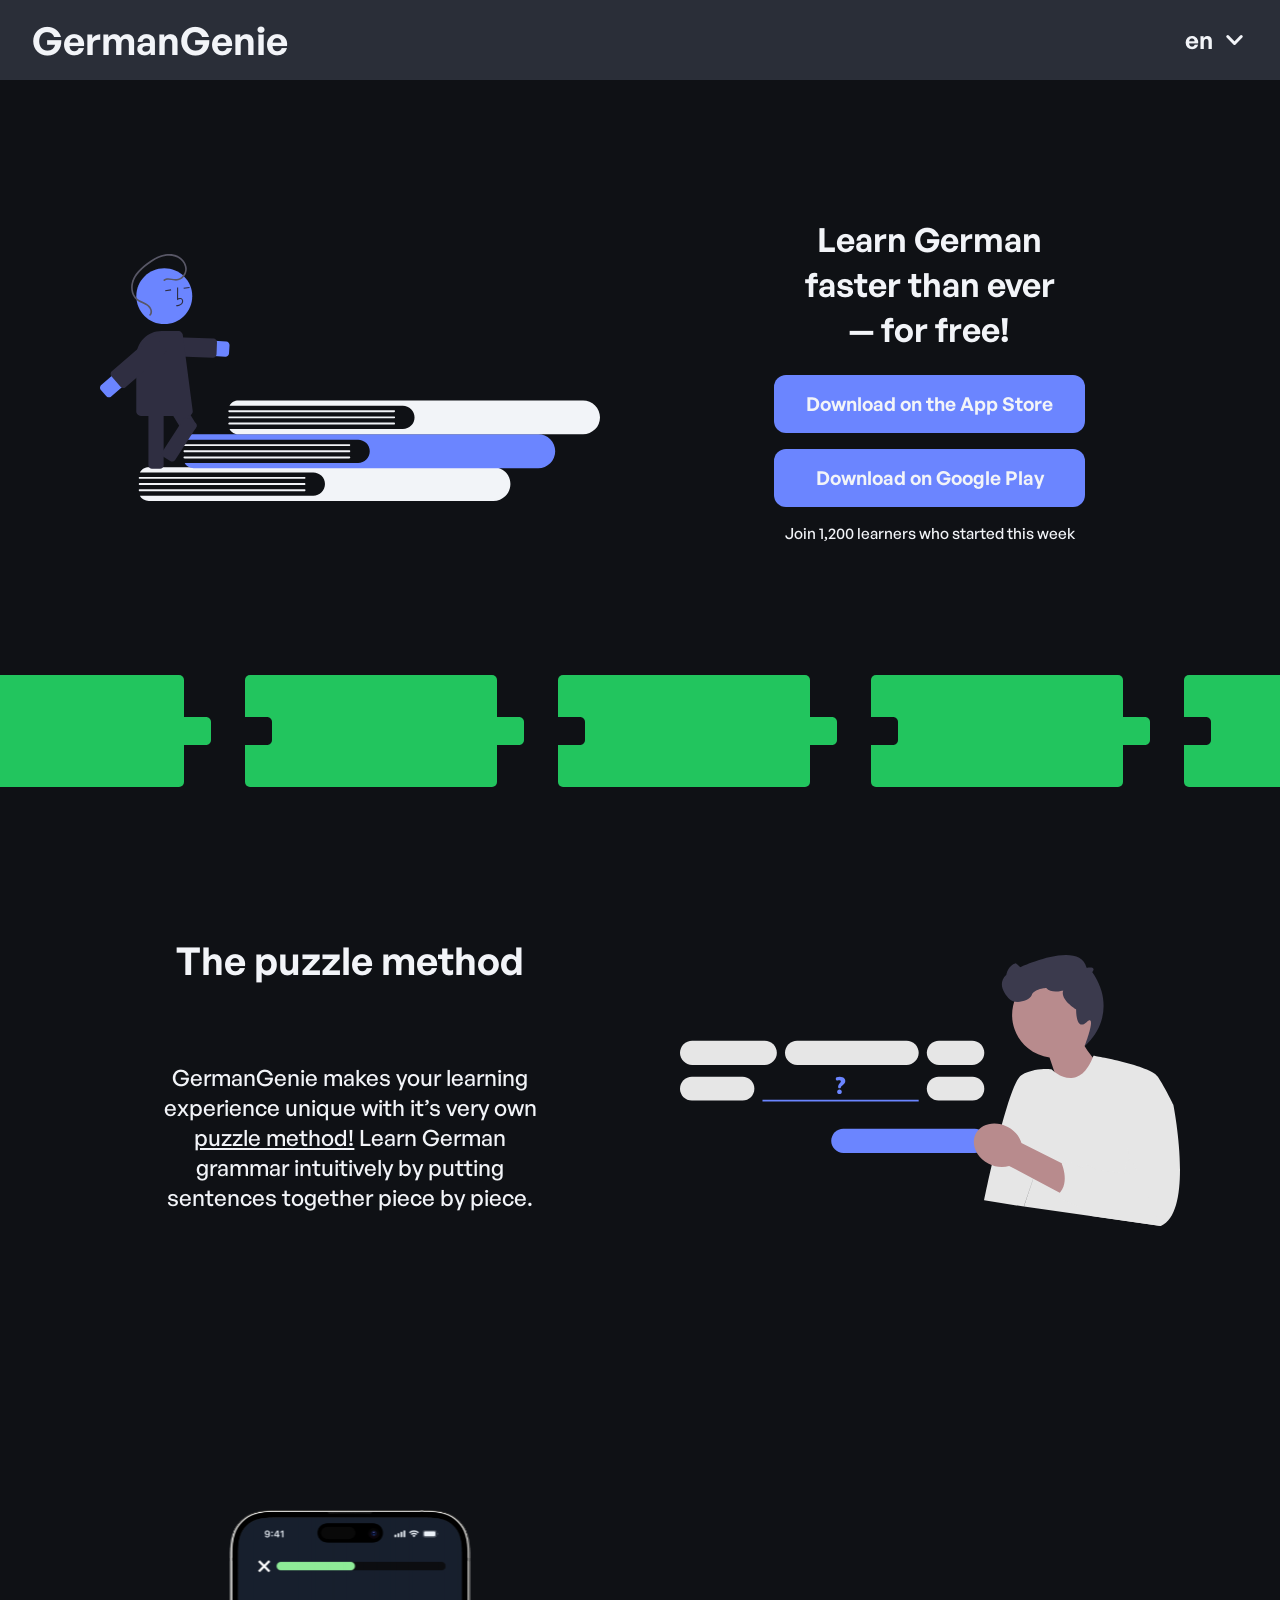
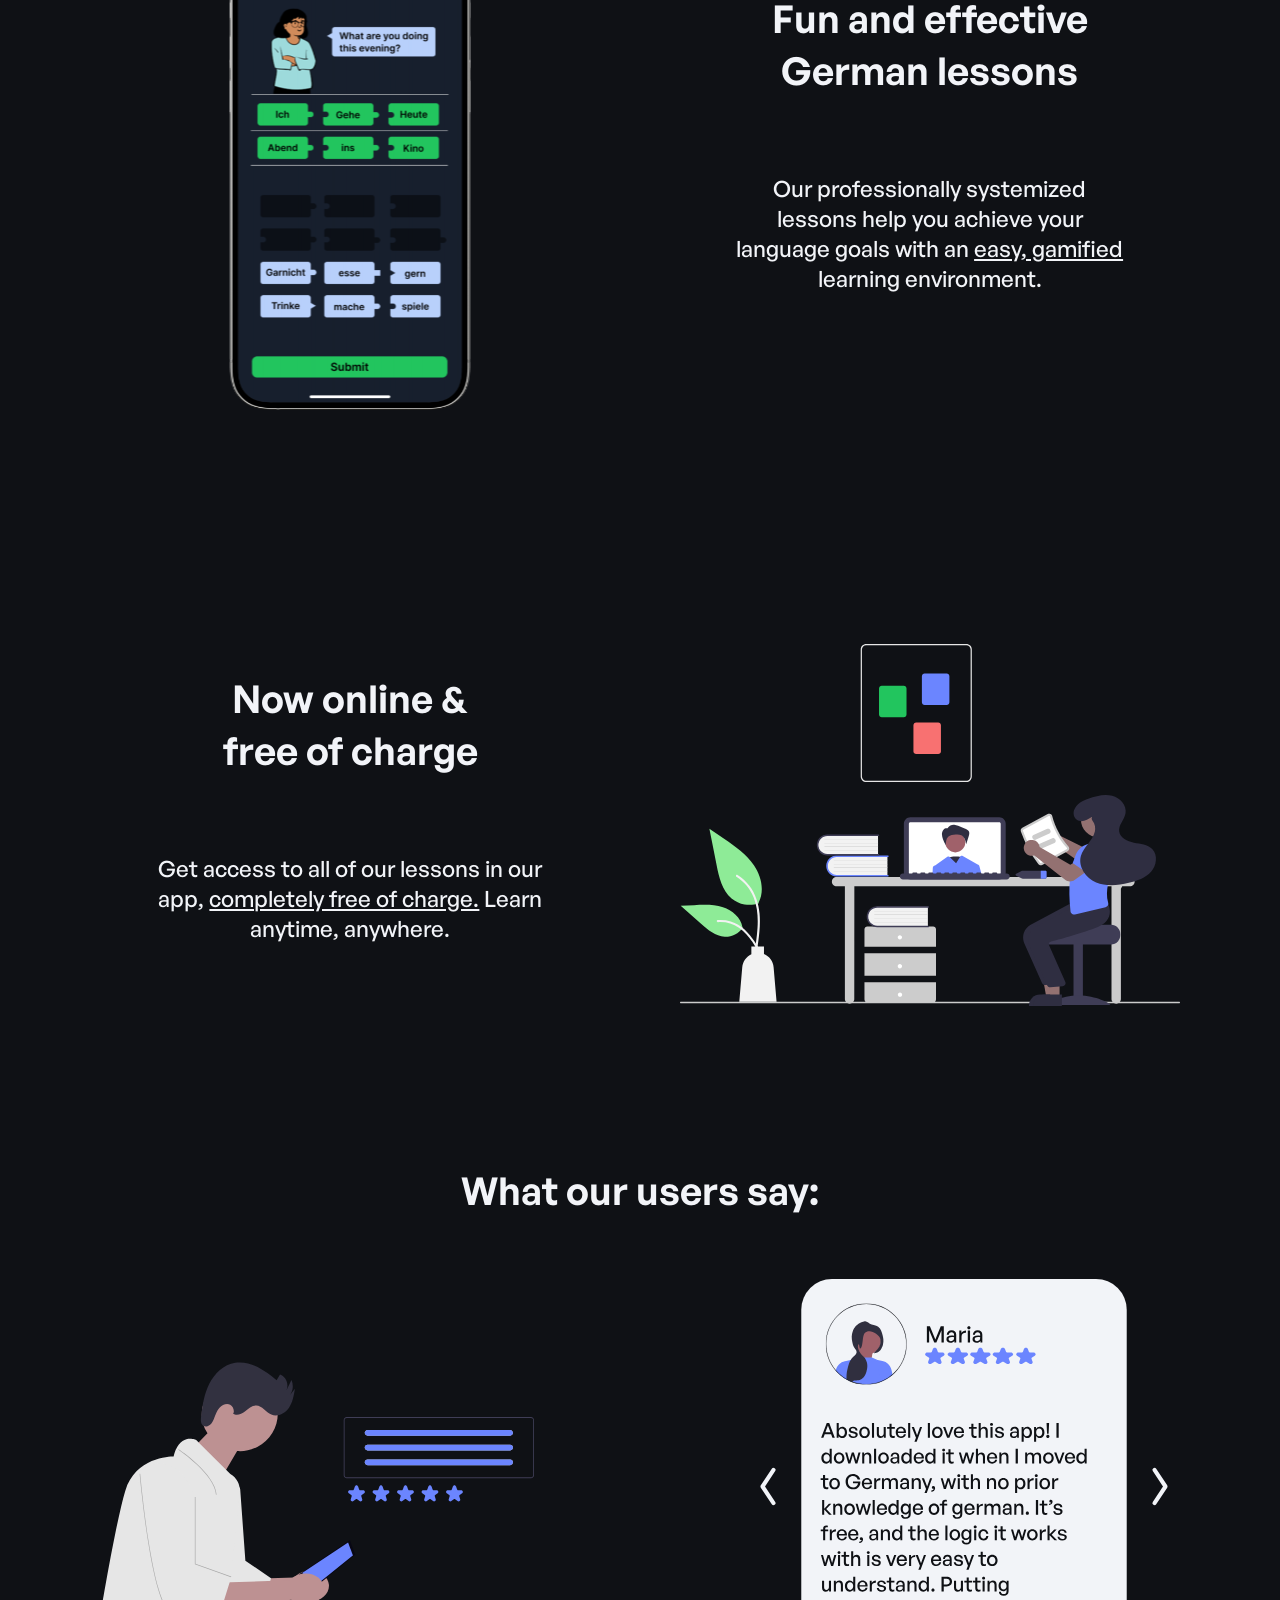
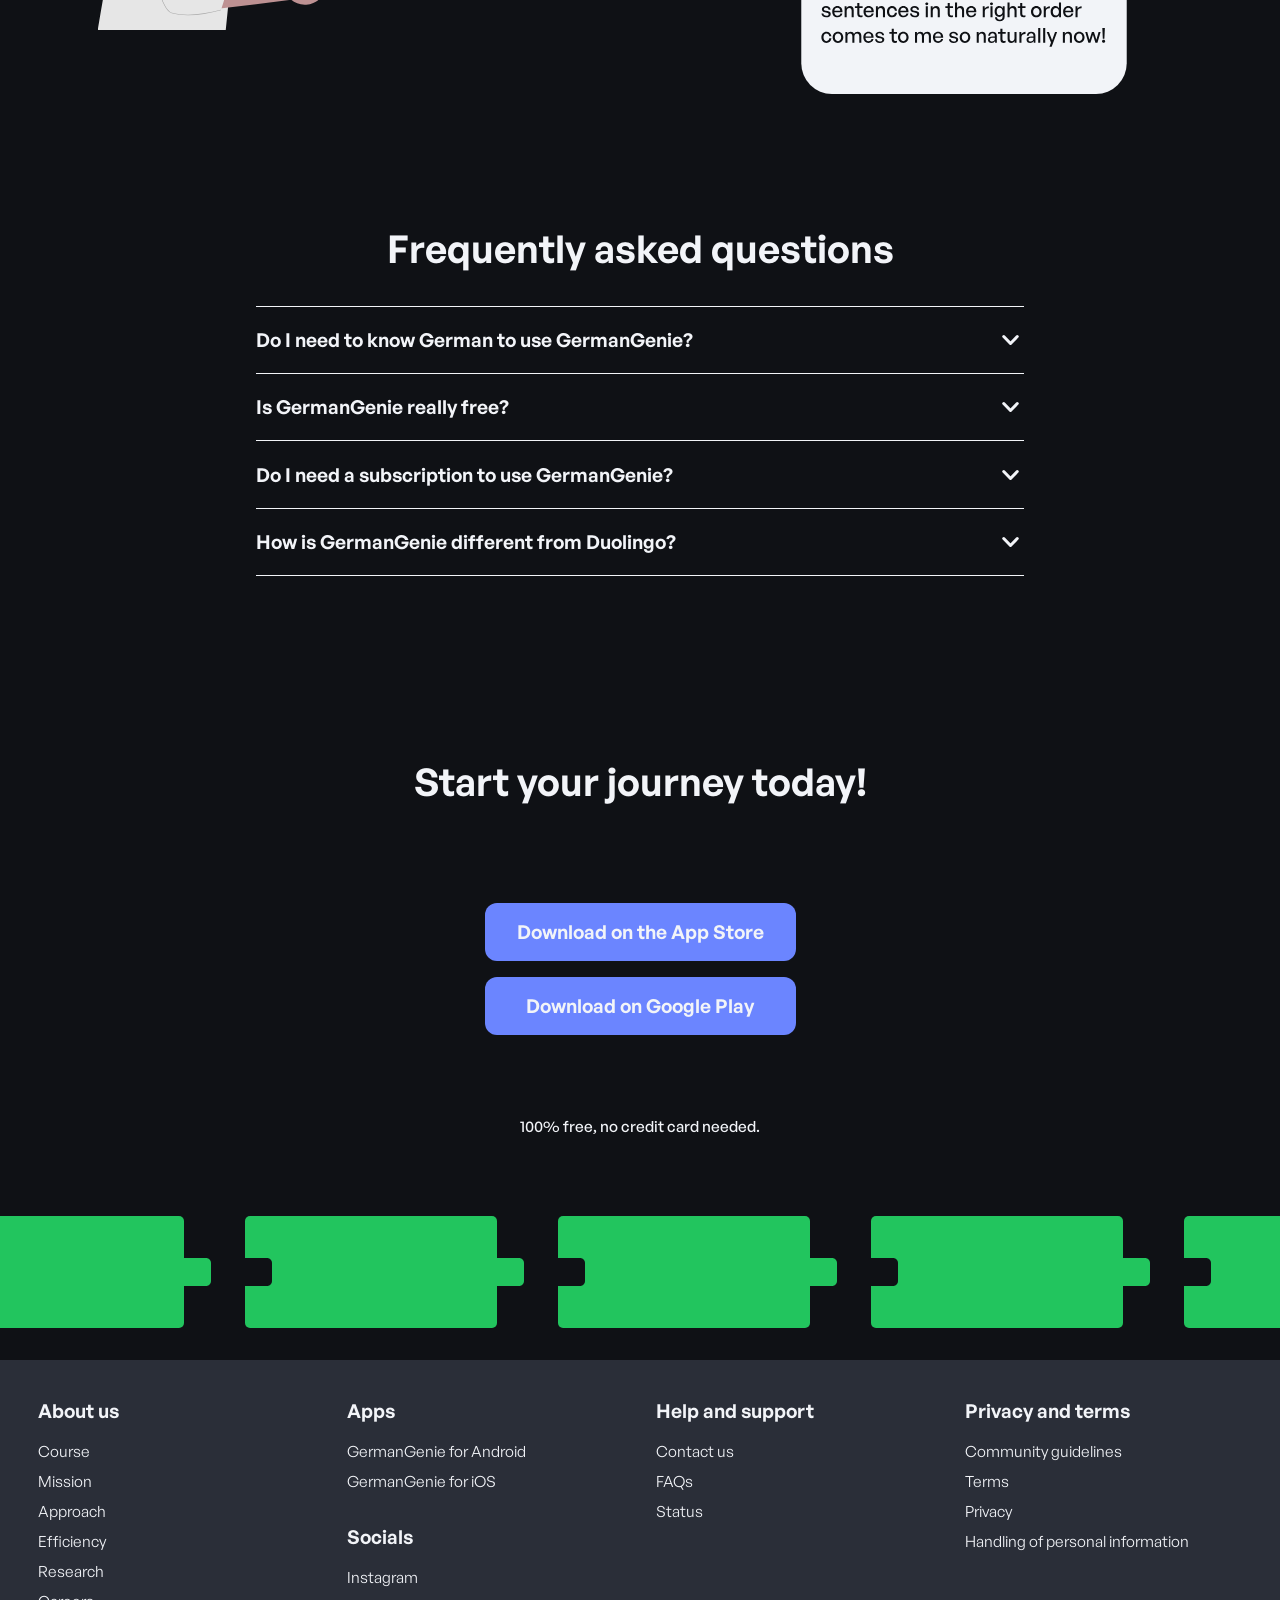
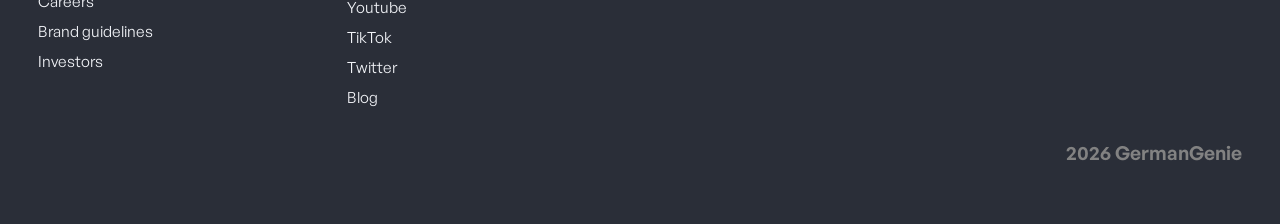
==== index.html @ 7fa9e640 "rename main.html to index.html for deployment" ====
<!DOCTYPE html>
<html lang="en">
<head>
    <meta charset="UTF-8">
    <meta name="viewport" content="width=device-width, initial-scale=1.0">
    <meta name="description" content="Learn German completely for free with GermanGenie. Simple, gamified lessons for all knowledge levels. Start learning today — no strings attached.">
    <title>Learn German easily for free | Gamified Learning - GermanGenie</title>

    <meta property="og:title" content="Learn German for Free - GermanGenie">
    <meta property="og:description" content="Simple, gamified German lessons for all levels. Completely free, no strings attached.">
    <meta property="og:image" content="https://mydomain.com/assets/og-image.jpg">
    <meta property="og:url" content="https://mydomain.com">
    <meta property="og:type" content="website">

    <link rel="preconnect" href="https://fonts.googleapis.com">
    <link rel="icon" href="assets/favicon.ico">
    <link rel="preload" as="image" href="assets/first_illustration.svg">
    <link rel="stylesheet" href="style.css">

    <script type="application/ld+json">
    {
    "@context": "https://schema.org",
    "@type": "SoftwareApplication",
    "name": "GermanGenie",
    "operatingSystem": "Android, iOS",
    "applicationCategory": "EducationApplication",
    "description": "Learn German for free with GermanGenie. Gamified lessons, the puzzle method, and no credit card needed.",
    "offers": {
        "@type": "Offer",
        "price": "0",
        "priceCurrency": "EUR"
    }
    }
    </script>

    <script type="application/ld+json">
    {
    "@context": "https://schema.org",
    "@type": "FAQPage",
    "mainEntity": [
        {
        "@type": "Question",
        "name": "Do I need to know German to use GermanGenie?",
        "acceptedAnswer": {
            "@type": "Answer",
            "text": "No prior knowledge of German is needed to get started with GermanGenie. The app is designed to be accessible to absolutely everyone, regardless of their current level. Whether you're a complete beginner or already have some experience, GermanGenie meets you where you are. For beginners, the app does a great job at teaching the basics in a simple, intuitive way. And as you progress, GermanGenie grows with you, helping you practice more efficiently and reach higher levels faster."
        }
        },
        {
        "@type": "Question",
        "name": "Is GermanGenie really free?",
        "acceptedAnswer": {
            "@type": "Answer",
            "text": "Yes, GermanGenie is completely free — no hidden fees, no premium tier, no credit card needed. Every lesson, every feature, all of it is available to everyone at no cost. We believe language learning should be accessible to anyone, anywhere, and that starts with making it free."
        }
        },
        {
        "@type": "Question",
        "name": "Do I need a subscription to use GermanGenie?",
        "acceptedAnswer": {
            "@type": "Answer",
            "text": "No subscription needed — just download the app and start learning. GermanGenie is completely free, forever."
        }
        },
        {
        "@type": "Question",
        "name": "How is GermanGenie different from Duolingo?",
        "acceptedAnswer": {
            "@type": "Answer",
            "text": "Unlike Duolingo, GermanGenie is built around its own puzzle method — you construct sentences by fitting together actual puzzle pieces, making word order feel natural and intuitive rather than something you have to memorize. This hands-on approach trains your brain to think in German from the very beginning. GermanGenie also covers the things that trip learners up the most — word order, der/die/das, and vocabulary — each with their own gamified lesson type. It's a more focused, structured way to learn that goes beyond simple translation exercises."
        }
        }
    ]
    }
    </script>

    <script type="application/ld+json">
    {
    "@context": "https://schema.org",
    "@type": "Organization",
    "name": "GermanGenie",
    "url": "https://mydomain.com",
    "description": "GermanGenie is a free German learning app with gamified lessons for all levels."
    }
    </script>

</head>
<body>
    <header>
        <span class="logo">GermanGenie</span> 
       <button class="lang-switcher">
        en <img src="assets/down_button.svg" alt="dropdown icon">
        </button>
    </header>
    <div class="container">
        <img src="assets/first_illustration.svg" alt="Start your German learning journey with GermanGenie">
        <div>
            <h1>Learn German<br/>faster than ever<br/>— for free!</h1>
            <div class="cta-buttons">
                <button class="CTA">Download on the App Store</button>
                <button class="CTA">Download on Google Play</button>
            </div>
        <p>Join 1,200 learners who started this week</p>
        </div>
    </div>
    <img src="assets/puzzle_border.svg" alt="puzzle pieces border" class="puzzle_border">
    <div class="flex">
        <section class="container">
            <div>
                <h2>The puzzle method</h2>
                <h3>GermanGenie makes your learning experience unique with it’s very own <u>puzzle method!</u> Learn German grammar intuitively by putting sentences together piece by piece.</h3>
            </div>
            <img loading="lazy" src="assets/second_illu.svg" alt="Learn German grammar intuitively with the GermanGenie puzzle method">
        </section>
        <section class="container">
            <img loading="lazy" src="assets/iphone.svg" alt="GermanGenie app screenshot showing the puzzle method — arrange German words into the correct sentence order">
            <div>
                <h2>Fun and effective<br/>German lessons</h2>
                <h3>Our professionally systemized lessons help you achieve your language goals with an <u>easy, gamified</u> learning environment.</h3>
            </div>
        </section>
        <section class="container">
            <div>
                <h2>Now online &<br/>free of charge</h2>
                <h3>Get access to all of our lessons in our app, <u>completely free of charge.</u> Learn anytime, anywhere.</h3>
            </div>
            <img loading="lazy" src="assets/third_illu.svg" alt="Learn German online for free, anytime anywhere">
        </section>
        <section class="testimonials">
            <h2>What our users say:</h2>
            <div class="testimonials-grid">
                <img loading="lazy" src="assets/fourth_illu.svg" alt="GermanGenie users love learning German for free">
                <img loading="lazy" src="assets/review.svg" alt="5 star review of GermanGenie by Maria: 'Absolutely love this app — free, easy to understand, and putting sentences together comes naturally now'">
            </div>
        </section>

        <section class="faq">
            <h2>Frequently asked questions</h2>
            
            <details class="faq-item">
                <summary>Do I need to know German to use GermanGenie?<img class="faq-arrow" src="assets/down_button.svg" alt=""></summary>
                <p>No prior knowledge of German is needed to get started with GermanGenie. The app is designed to be accessible to absolutely everyone, regardless of their current level. Whether you're a complete beginner or already have some experience, GermanGenie meets you where you are. For beginners, the app does a great job at teaching the basics in a simple, intuitive way. And as you progress, GermanGenie grows with you, helping you practice more efficiently and reach higher levels faster.</p>
            </details>

            <details class="faq-item">
                <summary>Is GermanGenie really free?<img class="faq-arrow" src="assets/down_button.svg" alt=""></summary>
                <p>Yes, GermanGenie is completely free — no hidden fees, no premium tier, no credit card needed. Every lesson, every feature, all of it is available to everyone at no cost. We believe language learning should be accessible to anyone, anywhere, and that starts with making it free.</p>
            </details>

            <details class="faq-item">
                <summary>Do I need a subscription to use GermanGenie?<img class="faq-arrow" src="assets/down_button.svg" alt=""></summary>
                <p>No subscription needed — just download the app and start learning. GermanGenie is completely free, forever.</p>
            </details>

            <details class="faq-item">
                <summary>How is GermanGenie different from Duolingo?<img class="faq-arrow" src="assets/down_button.svg" alt=""></summary>
                <p>Unlike Duolingo, GermanGenie is built around its own puzzle method — you construct sentences by fitting together actual puzzle pieces, making word order feel natural and intuitive rather than something you have to memorize. This hands-on approach trains your brain to think in German from the very beginning. GermanGenie also covers the things that trip learners up the most — word order, der/die/das, and vocabulary — each with their own gamified lesson type. It's a more focused, structured way to learn that goes beyond simple translation exercises.</p>
            </details>
        </section>

        <section class="cta-section">
            <h2>Start your journey today!</h2>
            <div class="cta-buttons">
                <button class="CTA">Download on the App Store</button>
                <button class="CTA">Download on Google Play</button>
            </div>
            <p>100% free, no credit card needed.</p>
            <img loading="lazy" src="assets/puzzle_border.svg" alt="puzzle pieces border" class="puzzle_border">
        </section>
    </div>
    <footer>    
        <div class="footer-grid">
            <div class="footer-col">
                <h4>About us</h4>
                <a href="#">Course</a>
                <a href="#">Mission</a>
                <a href="#">Approach</a>
                <a href="#">Efficiency</a>
                <a href="#">Research</a>
                <a href="#">Careers</a>
                <a href="#">Brand guidelines</a>
                <a href="#">Investors</a>
            </div>
            <div class="footer-col">
                <h4>Apps</h4>
                <a href="#">GermanGenie for Android</a>
                <a href="#">GermanGenie for iOS</a>
                <h4>Socials</h4>
                <a href="#">Instagram</a>
                <a href="#">Youtube</a>
                <a href="#">TikTok</a>
                <a href="#">Twitter</a>
                <a href="#">Blog</a>
            </div>
            <div class="footer-col">
                <h4>Help and support</h4>
                <a href="#">Contact us</a>
                <a href="#">FAQs</a>
                <a href="#">Status</a>
            </div>
            <div class="footer-col">
                <h4>Privacy and terms</h4>
                <a href="#">Community guidelines</a>
                <a href="#">Terms</a>
                <a href="#">Privacy</a>
                <a href="#">Handling of personal information</a>
            </div>
        </div>
  <p class="footer-copy">2026 GermanGenie</p>
</footer>
</body>
</html>
---- style.css ----
@import url('assets/fonts/GeneralSans/Fonts/WEB/css/general-sans.css');

body {
    margin: 0;
    background-color: #0F1115;
}

header {
    display: flex;
    justify-content: space-between;
    align-items: center;
    background-color: #2A2E38;
    width: 100%;
    height: 5em;
    position: sticky;
    z-index: 100;
    top: 0;
}

header > .logo, .lang-switcher {
    margin: 0;
    padding-left: 2rem;
    padding-right: 2rem;
}

.lang-switcher {
    display: flex;
    align-items: center;
    gap: 0.5rem;
    background: transparent;
    border: none;
    cursor: pointer;
    font-family: 'GeneralSans-Semibold';
    font-size: clamp(1rem, 2vw, 1.5rem);
    color: #F2F4F8;
}

.puzzle_border {
    width: 100%;
    height: auto;
    display: block;
}

.container {
    display: grid;
    grid-template-columns: 1fr 1fr;
    align-items: center;
    gap: 2rem;
    justify-items: center;
    padding: clamp(3rem, 9vw, 9em) clamp(2rem, 6vw, 6em);
}

.container img {
    width: 100%;
    max-width: 500px;
    max-height: 500px;
}

p {
    color: #F2F4F8;
    font-family: 'GeneralSans-Medium';
    font-size: clamp(0.75rem, 1.2vw, 1rem);
}

.flex {
    display: flex;
    flex-direction: column;
}

.logo {
    color: #F2F4F8;
    font-family: GeneralSans-Semibold;
    font-size: clamp(1.5rem, 3vw, 2.5rem);
}

h1 {
    color: #F2F4F8;
    font-family: GeneralSans-Semibold;
    font-size: clamp(1.2rem, 2.6vw, 2.3rem);
}

h2 {
    color: #F2F4F8;
    font-family: GeneralSans-Semibold;
    font-size: clamp(1.5rem, 3vw, 2.5rem);
    text-align: center;
}

h3 {
    color: #F2F4F8;
    font-family: GeneralSans-Medium;
    font-size: clamp(1rem, 1.8vw, 1.4rem);
    font-weight: 500;
    padding: 2em clamp(1rem, 6vw, 6em);
}

.cta-buttons {
  display: flex;
  flex-direction: column;
  gap: 1rem;
  max-width: 400px;
  margin: 0 auto;
}

.CTA {
    background-color: #6B85FF;
    color: #F2F4F8;
    border: none;
    border-radius: 0.75rem;
    padding: 1rem 2rem;
    font-size: clamp(1rem, 1.5vw, 1.3rem);
    font-family: 'GeneralSans-Semibold';
    cursor: pointer;
}

.container > div {
    text-align: center;
    align-content: center;
}

.testimonials {
    display: flex;
    flex-direction: column;
    align-items: center;
    text-align: center;
}

.testimonials-grid {
    display: grid;
    grid-template-columns: 1fr 1fr;
    align-items: center;
    gap: 1rem;
    justify-items: center;
    width: 100%;
}

.testimonials-grid > img {
    width: 100%;
    max-width: 500px;
    height: auto;
    padding: clamp(2em, 2vw, 6em);
    box-sizing: border-box;
}

.testimonials > h2 {
    margin-top: 1em;
}

.faq {
  display: flex;
  flex-direction: column;
  align-items: center;
  padding: 4rem clamp(2rem, 10vw, 12rem);
}

.faq-item {
  width: 100%;
  border-top: 1px solid #F2F4F8;
  padding: 1.2rem 0;
  max-width: 60vw;
}

.faq-item:last-of-type {
  border-bottom: 1px solid #F2F4F8;
}

.faq-item summary {
  font-family: 'GeneralSans-Semibold';
  font-size: clamp(1rem, 1.5vw, 1.2rem);
  color: #F2F4F8;
  cursor: pointer;
  list-style: none; 
  display: flex;
  justify-content: space-between;
  align-items: center;
}

.faq-item summary::-webkit-details-marker {
  display: none;
}

.faq-arrow {
  transition: transform 0.2s;
}

.faq-item[open] .faq-arrow {
  transform: rotate(180deg);
}

.faq-item p {
  color: #F2F4F8;
  font-family: 'GeneralSans-Medium';
  font-size: clamp(0.85rem, 1.2vw, 1rem);
  margin-top: 1rem;
  line-height: 1.6;
}

.cta-section {
    display: flex;
    flex-direction: column;
    align-items: center;
    gap: clamp(2rem, 5vw, 5rem);
}

.cta-section > h2 {
    margin-top: 3em;
}

.cta-section > .CTA {
    background-color: #6B85FF;
    color: #F2F4F8;
    border: none;
    border-radius: 0.75rem;
    padding: 1rem 3rem;
    font-size: clamp(1.2rem, 3vw, 2.4rem);
    font-family: 'GeneralSans-Semibold';
    cursor: pointer;
    width: auto;
}

footer {
    padding: clamp(1.5rem, 3vw, 3rem);
    background-color: #2A2E38;
    margin-top: 2em;
}

.footer-grid {
    display: grid;
    grid-template-columns: repeat(4, 1fr);
    gap: 2rem;
}

.footer-col {
    display: flex;
    flex-direction: column;
    gap: 0.5rem;
}

.footer-col h4 {
    margin-bottom: 0.5rem;
    margin-top: 1.5rem;
    color: #F2F4F8;
    font-family: 'GeneralSans-Semibold';
    font-size: clamp(0.9rem, 1.5vw, 1.25rem);
}

.footer-col h4:first-child {
    margin-top: 0;
}

.footer-col a {
    text-decoration: none;
    color: #F2F4F8;
    font-family: 'GeneralSans-Regular';
    font-size: clamp(0.85rem, 1.2vw, 1.1rem);
    cursor: pointer;
}

.footer-copy {
    text-align: right;
    margin-top: 2rem;
    color: #828282;
    font-family: 'GeneralSans-Semibold';
    font-size: clamp(0.85rem, 1.5vw, 1.25rem);
}

@font-face {
    font-family: 'GeneralSans-Regular';
    src: url('../fonts/GeneralSans-Regular.woff2') format('woff2'),
         url('../fonts/GeneralSans-Regular.woff') format('woff'),
         url('../fonts/GeneralSans-Regular.ttf') format('truetype');
    font-weight: 400;
    font-display: swap;
    font-style: normal;
}

@font-face {
    font-family: 'GeneralSans-Medium';
    src: url('../fonts/GeneralSans-Medium.woff2') format('woff2'),
         url('../fonts/GeneralSans-Medium.woff') format('woff'),
         url('../fonts/GeneralSans-Medium.ttf') format('truetype');
    font-weight: 500;
    font-display: swap;
    font-style: normal;
}

@font-face {
    font-family: 'GeneralSans-Semibold';
    src: url('../fonts/GeneralSans-Semibold.woff2') format('woff2'),
         url('../fonts/GeneralSans-Semibold.woff') format('woff'),
         url('../fonts/GeneralSans-Semibold.ttf') format('truetype');
    font-weight: 600;
    font-display: swap;
    font-style: normal;
}

@font-face {
    font-family: 'GeneralSans-Bold';
    src: url('../fonts/GeneralSans-Bold.woff2') format('woff2'),
         url('../fonts/GeneralSans-Bold.woff') format('woff'),
         url('../fonts/GeneralSans-Bold.ttf') format('truetype');
    font-weight: 700;
    font-display: swap;
    font-style: normal;
}
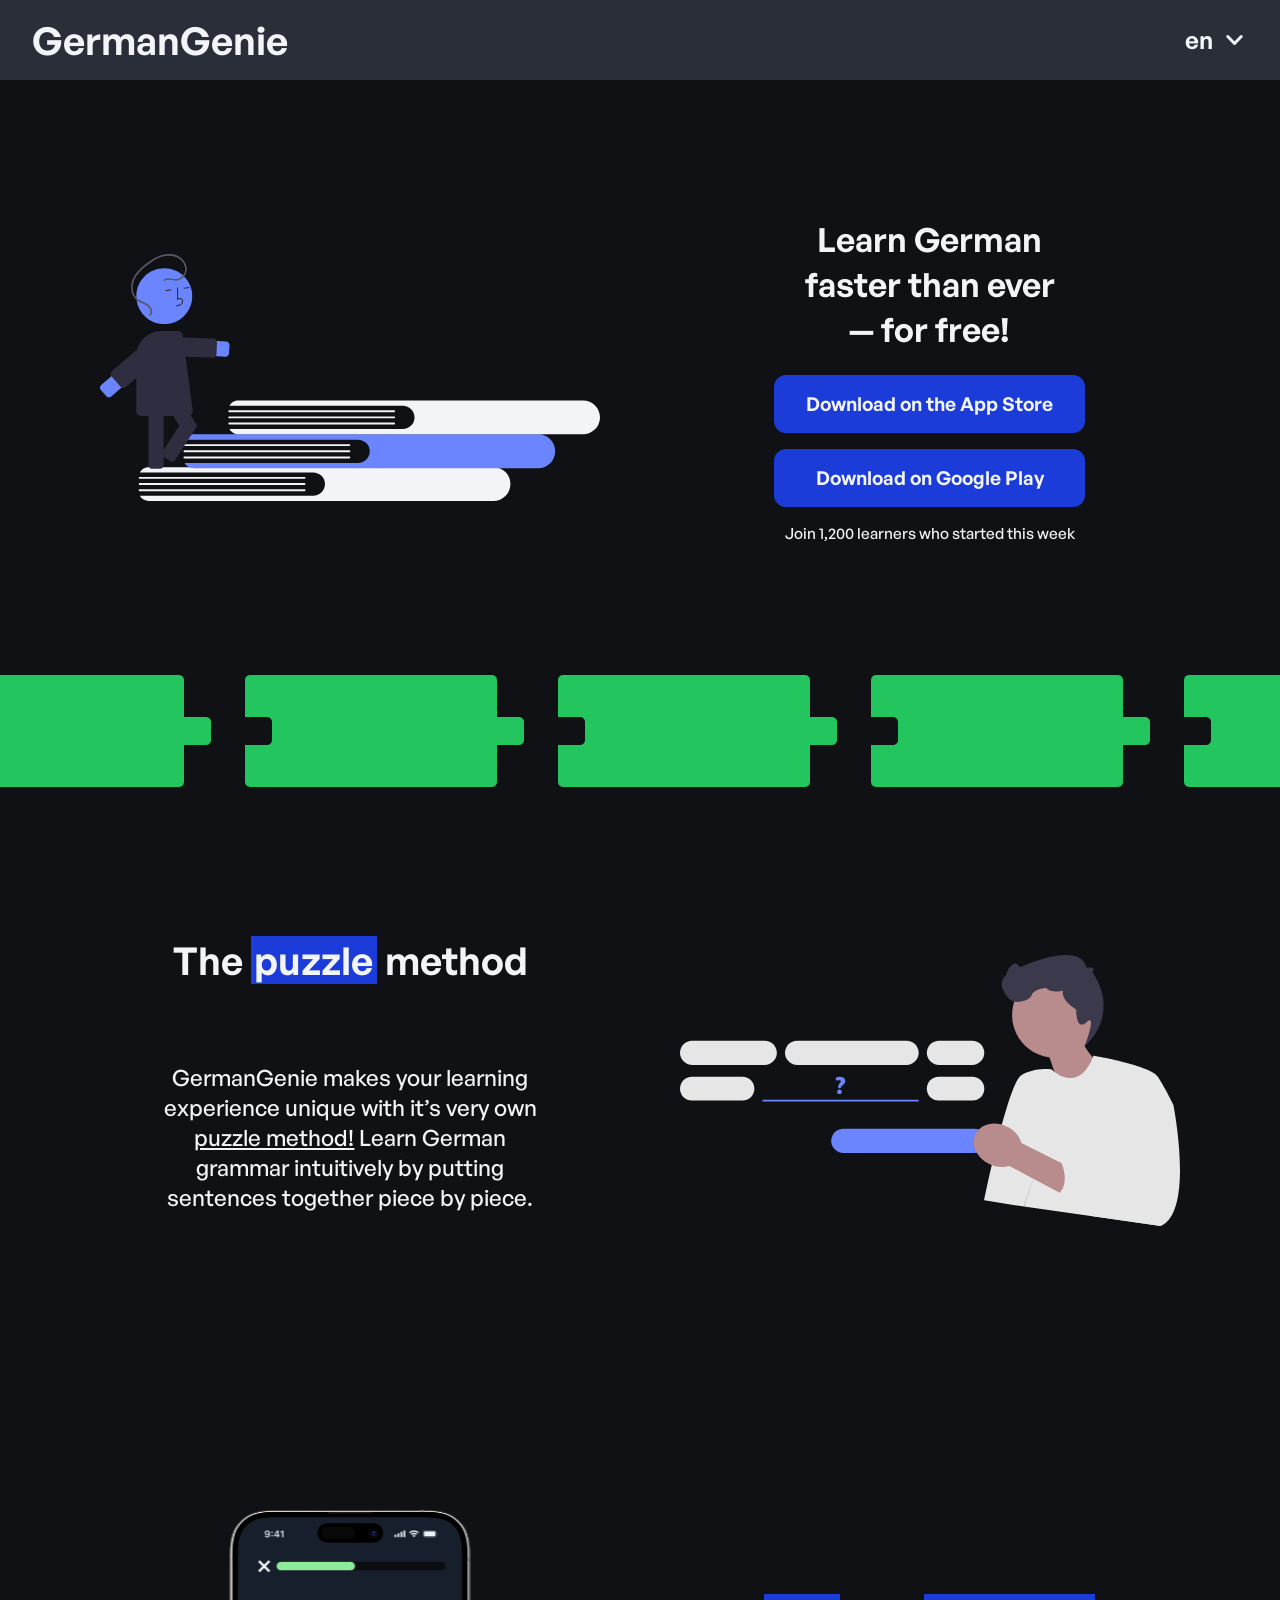
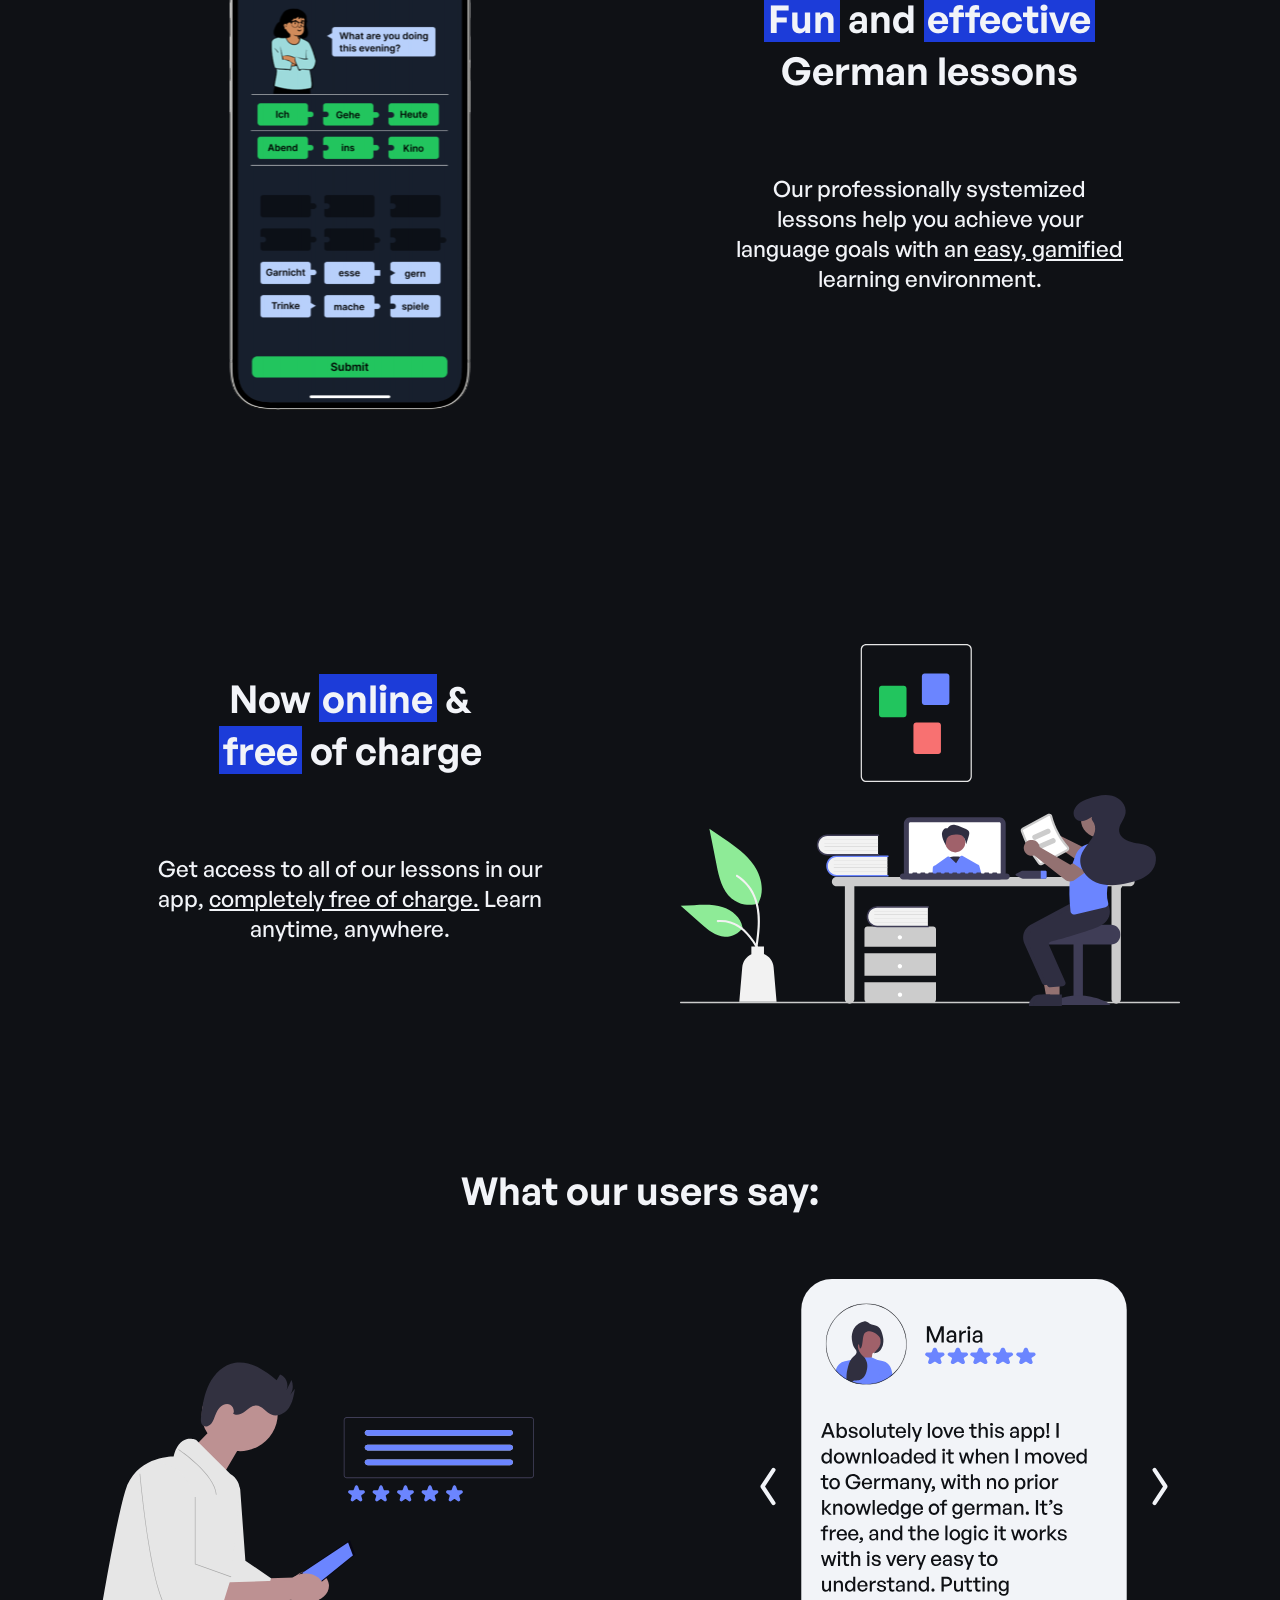
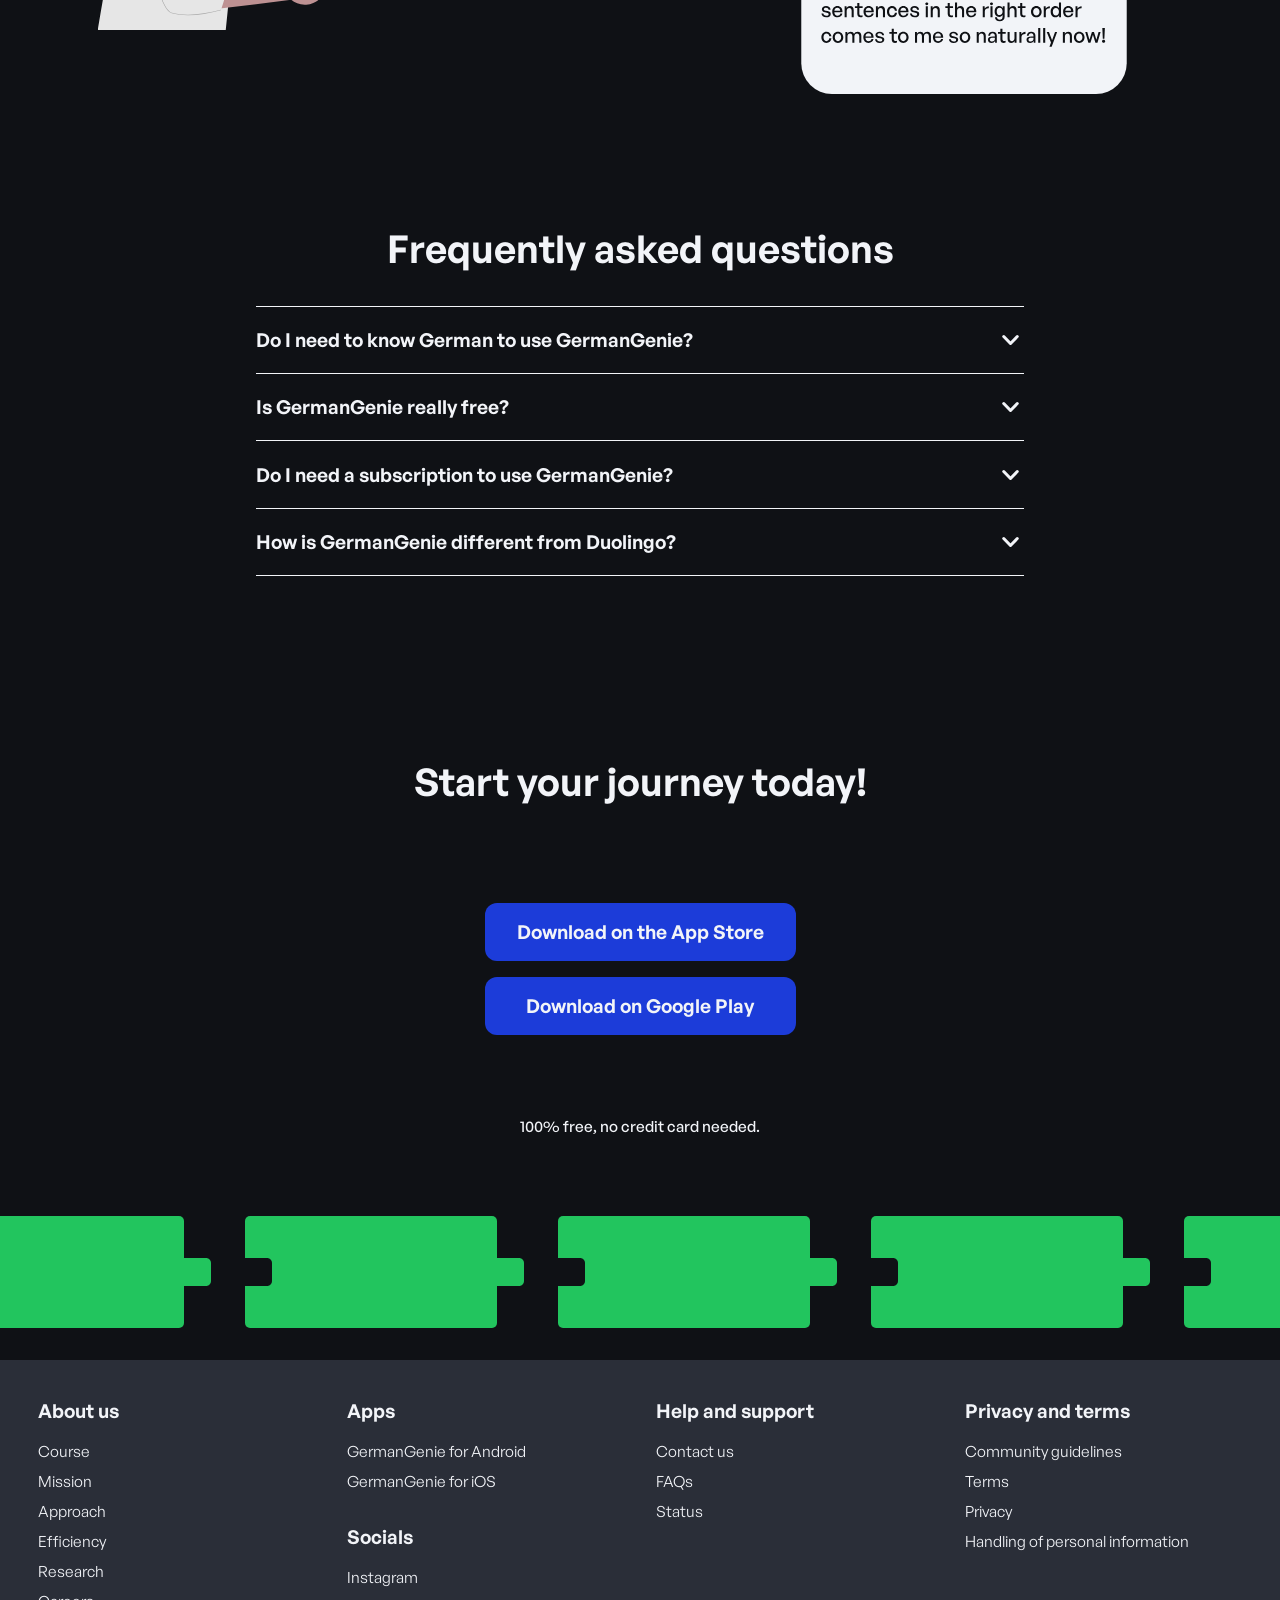
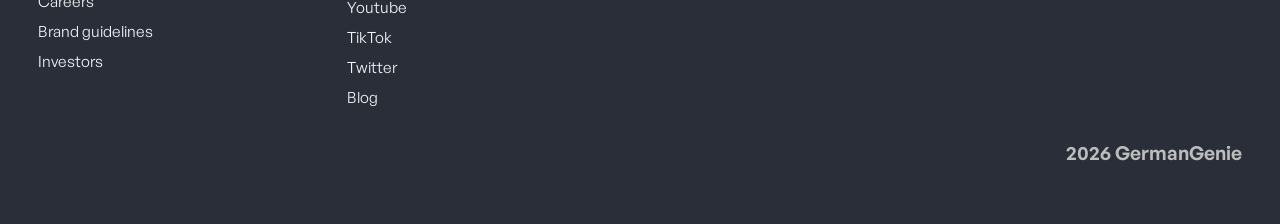
==== commit ab03b647: "added details for optimisation based on feedback LCP element fetchpriority=high, fixed font loading," ====
--- a/index.html
+++ b/index.html
@@ -8,10 +8,11 @@
 
     <meta property="og:title" content="Learn German for Free - GermanGenie">
     <meta property="og:description" content="Simple, gamified German lessons for all levels. Completely free, no strings attached.">
-    <meta property="og:image" content="https://mydomain.com/assets/og-image.jpg">
-    <meta property="og:url" content="https://mydomain.com">
+    <meta property="og:image" content="https://german-genie-seo.vercel.app/assets/og-image.jpg">
+    <meta property="og:url" content="https://german-genie-seo.vercel.app/">
     <meta property="og:type" content="website">
 
+    <link rel="preload" as="font" type="font/woff2" href="assets/fonts/GeneralSans/Fonts/WEB/fonts/GeneralSans-Semibold.woff2" crossorigin>
     <link rel="preconnect" href="https://fonts.googleapis.com">
     <link rel="icon" href="assets/favicon.ico">
     <link rel="preload" as="image" href="assets/first_illustration.svg">
@@ -29,6 +30,23 @@
         "@type": "Offer",
         "price": "0",
         "priceCurrency": "EUR"
+    },
+    "aggregateRating": {
+        "@type": "AggregateRating",
+        "ratingValue": "5",
+        "reviewCount": "1"
+    },
+    "review": {
+        "@type": "Review",
+        "author": {
+        "@type": "Person",
+        "name": "Maria"
+        },
+        "reviewRating": {
+        "@type": "Rating",
+        "ratingValue": "5"
+        },
+        "reviewBody": "Absolutely love this app! I downloaded it when I moved to Germany, with no prior knowledge of german. It's free, and the logic it works with is very easy to understand. Putting sentences in the right order comes to me so naturally now!"
     }
     }
     </script>
@@ -79,7 +97,7 @@
     "@context": "https://schema.org",
     "@type": "Organization",
     "name": "GermanGenie",
-    "url": "https://mydomain.com",
+    "url": "https://german-genie-seo.vercel.app/",
     "description": "GermanGenie is a free German learning app with gamified lessons for all levels."
     }
     </script>
@@ -92,6 +110,8 @@
         en <img src="assets/down_button.svg" alt="dropdown icon">
         </button>
     </header>
+
+    <main>
     <div class="container">
         <img src="assets/first_illustration.svg" alt="Start your German learning journey with GermanGenie">
         <div>
@@ -103,11 +123,11 @@
         <p>Join 1,200 learners who started this week</p>
         </div>
     </div>
-    <img src="assets/puzzle_border.svg" alt="puzzle pieces border" class="puzzle_border">
+    <img src="assets/puzzle_border.svg" alt="puzzle pieces border" class="puzzle_border" fetchpriority="high">
     <div class="flex">
         <section class="container">
             <div>
-                <h2>The puzzle method</h2>
+                <h2>The <span class="highlight">puzzle</span> method</h2>
                 <h3>GermanGenie makes your learning experience unique with it’s very own <u>puzzle method!</u> Learn German grammar intuitively by putting sentences together piece by piece.</h3>
             </div>
             <img loading="lazy" src="assets/second_illu.svg" alt="Learn German grammar intuitively with the GermanGenie puzzle method">
@@ -115,13 +135,13 @@
         <section class="container">
             <img loading="lazy" src="assets/iphone.svg" alt="GermanGenie app screenshot showing the puzzle method — arrange German words into the correct sentence order">
             <div>
-                <h2>Fun and effective<br/>German lessons</h2>
+                <h2><span class="highlight">Fun</span> and <span class="highlight">effective</span><br/>German lessons</h2>
                 <h3>Our professionally systemized lessons help you achieve your language goals with an <u>easy, gamified</u> learning environment.</h3>
             </div>
         </section>
         <section class="container">
             <div>
-                <h2>Now online &<br/>free of charge</h2>
+                <h2>Now <span class="highlight">online</span> &<br/><span class="highlight">free</span> of charge</h2>
                 <h3>Get access to all of our lessons in our app, <u>completely free of charge.</u> Learn anytime, anywhere.</h3>
             </div>
             <img loading="lazy" src="assets/third_illu.svg" alt="Learn German online for free, anytime anywhere">
@@ -168,10 +188,12 @@
             <img loading="lazy" src="assets/puzzle_border.svg" alt="puzzle pieces border" class="puzzle_border">
         </section>
     </div>
+    </main>
+    
     <footer>    
         <div class="footer-grid">
             <div class="footer-col">
-                <h4>About us</h4>
+                <h3>About us</h3>
                 <a href="#">Course</a>
                 <a href="#">Mission</a>
                 <a href="#">Approach</a>
@@ -182,10 +204,10 @@
                 <a href="#">Investors</a>
             </div>
             <div class="footer-col">
-                <h4>Apps</h4>
+                <h3>Apps</h3>
                 <a href="#">GermanGenie for Android</a>
                 <a href="#">GermanGenie for iOS</a>
-                <h4>Socials</h4>
+                <h3>Socials</h3>
                 <a href="#">Instagram</a>
                 <a href="#">Youtube</a>
                 <a href="#">TikTok</a>
@@ -193,13 +215,13 @@
                 <a href="#">Blog</a>
             </div>
             <div class="footer-col">
-                <h4>Help and support</h4>
+                <h3>Help and support</h3>
                 <a href="#">Contact us</a>
                 <a href="#">FAQs</a>
                 <a href="#">Status</a>
             </div>
             <div class="footer-col">
-                <h4>Privacy and terms</h4>
+                <h3>Privacy and terms</h3>
                 <a href="#">Community guidelines</a>
                 <a href="#">Terms</a>
                 <a href="#">Privacy</a>
--- a/style.css
+++ b/style.css
@@ -1,5 +1,3 @@
-@import url('assets/fonts/GeneralSans/Fonts/WEB/css/general-sans.css');
-
 body {
     margin: 0;
     background-color: #0F1115;
@@ -41,6 +39,11 @@
     display: block;
 }
 
+.highlight {
+    background-color: #1C3CD9;
+    padding: 0 0.1em;
+}
+
 .container {
     display: grid;
     grid-template-columns: 1fr 1fr;
@@ -69,41 +72,41 @@
 
 .logo {
     color: #F2F4F8;
-    font-family: GeneralSans-Semibold;
+    font-family: 'GeneralSans-Semibold';
     font-size: clamp(1.5rem, 3vw, 2.5rem);
 }
 
 h1 {
     color: #F2F4F8;
-    font-family: GeneralSans-Semibold;
+    font-family: 'GeneralSans-Semibold';
     font-size: clamp(1.2rem, 2.6vw, 2.3rem);
 }
 
 h2 {
     color: #F2F4F8;
-    font-family: GeneralSans-Semibold;
+    font-family: 'GeneralSans-Semibold';
     font-size: clamp(1.5rem, 3vw, 2.5rem);
     text-align: center;
 }
 
 h3 {
     color: #F2F4F8;
-    font-family: GeneralSans-Medium;
+    font-family: 'GeneralSans-Medium';
     font-size: clamp(1rem, 1.8vw, 1.4rem);
     font-weight: 500;
     padding: 2em clamp(1rem, 6vw, 6em);
 }
 
 .cta-buttons {
-  display: flex;
-  flex-direction: column;
-  gap: 1rem;
-  max-width: 400px;
-  margin: 0 auto;
+    display: flex;
+    flex-direction: column;
+    gap: 1rem;
+    max-width: 400px;
+    margin: 0 auto;
 }
 
 .CTA {
-    background-color: #6B85FF;
+    background-color: #1C3CD9;
     color: #F2F4F8;
     border: none;
     border-radius: 0.75rem;
@@ -147,52 +150,52 @@
 }
 
 .faq {
-  display: flex;
-  flex-direction: column;
-  align-items: center;
-  padding: 4rem clamp(2rem, 10vw, 12rem);
+    display: flex;
+    flex-direction: column;
+    align-items: center;
+    padding: 4rem clamp(2rem, 10vw, 12rem);
 }
 
 .faq-item {
-  width: 100%;
-  border-top: 1px solid #F2F4F8;
-  padding: 1.2rem 0;
-  max-width: 60vw;
+    width: 100%;
+    border-top: 1px solid #F2F4F8;
+    padding: 1.2rem 0;
+    max-width: 60vw;
 }
 
 .faq-item:last-of-type {
-  border-bottom: 1px solid #F2F4F8;
+    border-bottom: 1px solid #F2F4F8;
 }
 
 .faq-item summary {
-  font-family: 'GeneralSans-Semibold';
-  font-size: clamp(1rem, 1.5vw, 1.2rem);
-  color: #F2F4F8;
-  cursor: pointer;
-  list-style: none; 
-  display: flex;
-  justify-content: space-between;
-  align-items: center;
+    font-family: 'GeneralSans-Semibold';
+    font-size: clamp(1rem, 1.5vw, 1.2rem);
+    color: #F2F4F8;
+    cursor: pointer;
+    list-style: none;
+    display: flex;
+    justify-content: space-between;
+    align-items: center;
 }
 
 .faq-item summary::-webkit-details-marker {
-  display: none;
+    display: none;
 }
 
 .faq-arrow {
-  transition: transform 0.2s;
+    transition: transform 0.2s;
 }
 
 .faq-item[open] .faq-arrow {
-  transform: rotate(180deg);
+    transform: rotate(180deg);
 }
 
 .faq-item p {
-  color: #F2F4F8;
-  font-family: 'GeneralSans-Medium';
-  font-size: clamp(0.85rem, 1.2vw, 1rem);
-  margin-top: 1rem;
-  line-height: 1.6;
+    color: #F2F4F8;
+    font-family: 'GeneralSans-Medium';
+    font-size: clamp(0.85rem, 1.2vw, 1rem);
+    margin-top: 1rem;
+    line-height: 1.6;
 }
 
 .cta-section {
@@ -207,7 +210,7 @@
 }
 
 .cta-section > .CTA {
-    background-color: #6B85FF;
+    background-color: #1C3CD9;
     color: #F2F4F8;
     border: none;
     border-radius: 0.75rem;
@@ -236,15 +239,18 @@
     gap: 0.5rem;
 }
 
-.footer-col h4 {
+.footer-col h3 {
     margin-bottom: 0.5rem;
     margin-top: 1.5rem;
     color: #F2F4F8;
     font-family: 'GeneralSans-Semibold';
     font-size: clamp(0.9rem, 1.5vw, 1.25rem);
-}
-
-.footer-col h4:first-child {
+    padding: 0;
+    font-weight: normal;
+    text-align: left;
+}
+
+.footer-col h3:first-child {
     margin-top: 0;
 }
 
@@ -259,16 +265,14 @@
 .footer-copy {
     text-align: right;
     margin-top: 2rem;
-    color: #828282;
+    color: #BDBDBD;
     font-family: 'GeneralSans-Semibold';
     font-size: clamp(0.85rem, 1.5vw, 1.25rem);
 }
 
 @font-face {
     font-family: 'GeneralSans-Regular';
-    src: url('../fonts/GeneralSans-Regular.woff2') format('woff2'),
-         url('../fonts/GeneralSans-Regular.woff') format('woff'),
-         url('../fonts/GeneralSans-Regular.ttf') format('truetype');
+    src: url('assets/fonts/GeneralSans/Fonts/WEB/fonts/GeneralSans-Regular.woff2') format('woff2');
     font-weight: 400;
     font-display: swap;
     font-style: normal;
@@ -276,9 +280,7 @@
 
 @font-face {
     font-family: 'GeneralSans-Medium';
-    src: url('../fonts/GeneralSans-Medium.woff2') format('woff2'),
-         url('../fonts/GeneralSans-Medium.woff') format('woff'),
-         url('../fonts/GeneralSans-Medium.ttf') format('truetype');
+    src: url('assets/fonts/GeneralSans/Fonts/WEB/fonts/GeneralSans-Medium.woff2') format('woff2');
     font-weight: 500;
     font-display: swap;
     font-style: normal;
@@ -286,9 +288,7 @@
 
 @font-face {
     font-family: 'GeneralSans-Semibold';
-    src: url('../fonts/GeneralSans-Semibold.woff2') format('woff2'),
-         url('../fonts/GeneralSans-Semibold.woff') format('woff'),
-         url('../fonts/GeneralSans-Semibold.ttf') format('truetype');
+    src: url('assets/fonts/GeneralSans/Fonts/WEB/fonts/GeneralSans-Semibold.woff2') format('woff2');
     font-weight: 600;
     font-display: swap;
     font-style: normal;
@@ -296,9 +296,7 @@
 
 @font-face {
     font-family: 'GeneralSans-Bold';
-    src: url('../fonts/GeneralSans-Bold.woff2') format('woff2'),
-         url('../fonts/GeneralSans-Bold.woff') format('woff'),
-         url('../fonts/GeneralSans-Bold.ttf') format('truetype');
+    src: url('assets/fonts/GeneralSans/Fonts/WEB/fonts/GeneralSans-Bold.woff2') format('woff2');
     font-weight: 700;
     font-display: swap;
     font-style: normal;
